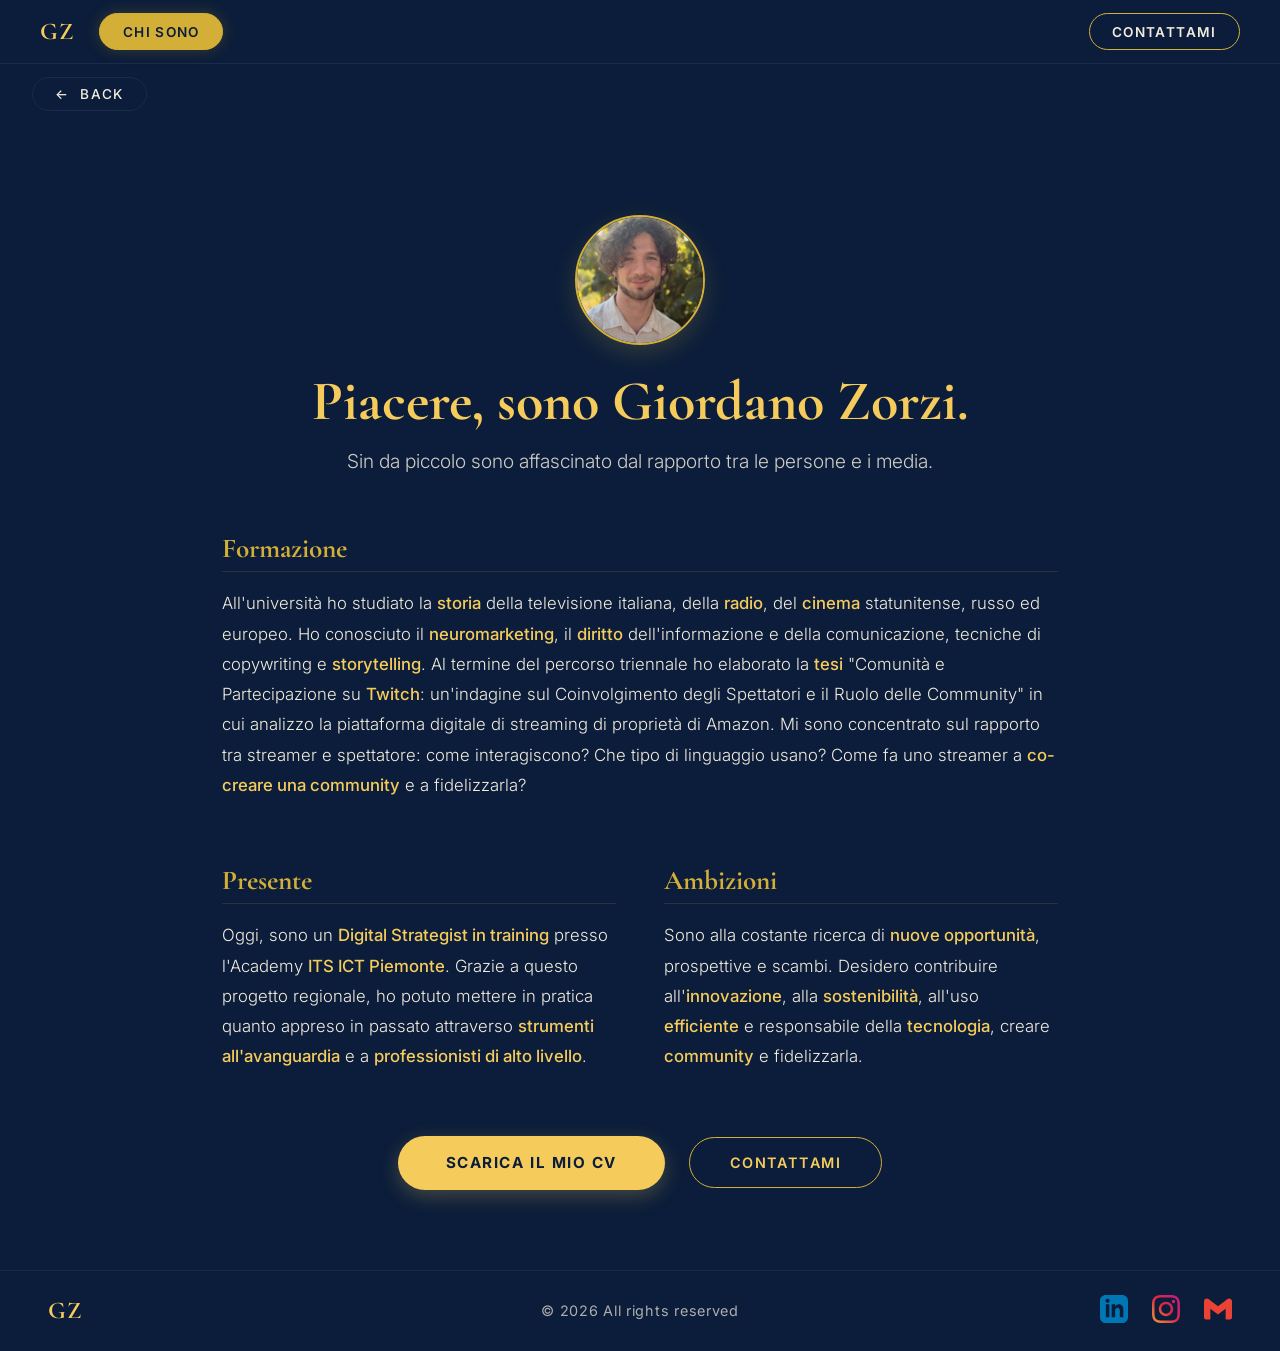
==== chi-sono.html @ e23bce3e "Initial commit" ====
<!DOCTYPE html>
<html lang="it">
<head>
  <meta charset="UTF-8">
  <meta name="viewport" content="width=device-width, initial-scale=1.0">
  <title>Chi Sono — Giordano Zorzi</title>
  <meta name="description" content="Scopri chi è Giordano Zorzi: formazione, presente e ambizioni di un Digital Strategist in training.">
  <meta name="author" content="Giordano Zorzi">
  <link rel="preconnect" href="https://fonts.googleapis.com">
  <link rel="preconnect" href="https://fonts.gstatic.com" crossorigin>
  <link href="https://fonts.googleapis.com/css2?family=Cormorant+Garamond:ital,wght@0,400;0,600;0,700;1,400&family=Inter:wght@300;400;500;600&display=swap" rel="stylesheet">
  <link rel="stylesheet" href="index.css">
  <style>
    /* ===== PAGE-SPECIFIC STYLE ===== */
    .about-hero {
      position: relative;
      width: 100%;
      min-height: 420px;
      display: flex;
      flex-direction: column;
      justify-content: center;
      align-items: center;
      text-align: center;
      padding: 6rem 2rem 3rem 2rem;
      background: #0b1d3a;
      overflow: hidden;
      animation: slideUp 0.6s ease both;
    }
    .about-hero-bg {
      position: absolute;
      inset: 0;
      background: url('Chi Sono/mare.jpg') center/cover no-repeat;
      opacity: 0.45;
      z-index: 1;
    }
    .about-hero-overlay {
      position: absolute;
      inset: 0;
      background: linear-gradient(180deg, rgba(11,29,58,0.3) 0%, var(--bg-night) 100%);
      z-index: 2;
    }
    .about-hero-content {
      position: relative;
      z-index: 3;
      display: flex;
      flex-direction: column;
      align-items: center;
    }
    .about-avatar-container {
      position: relative;
      width: 130px;
      height: 130px;
      border-radius: 50%;
      margin-bottom: 1.5rem;
      border: 2px solid var(--gold-satin);
      box-shadow: 0 8px 24px rgba(212,175,55,0.2);
      overflow: hidden;
    }
    .about-avatar {
      width: 100%;
      height: 100%;
      object-fit: cover;
      transition: transform 0.5s ease, filter 0.5s ease;
      filter: grayscale(20%) contrast(1.05) brightness(95%);
    }
    .about-avatar-container:hover .about-avatar {
      transform: scale(1.08);
      filter: grayscale(0%) contrast(1.1) brightness(100%);
    }
    .about-title {
      font-family: var(--font-serif);
      font-size: clamp(2rem, 5vw, 3.5rem);
      font-weight: 700;
      color: var(--gold-saffron);
      line-height: 1.15;
      margin-bottom: 0.8rem;
    }
    .about-subtitle {
      font-family: var(--font-sans);
      font-size: clamp(0.95rem, 2vw, 1.2rem);
      color: var(--text-eggshell);
      opacity: 0.85;
      max-width: 650px;
      line-height: 1.6;
      font-weight: 300;
    }
    .about-section {
      max-width: 900px;
      margin: 0 auto 4rem auto;
      padding: 0 2rem;
      animation: slideUp 0.6s ease both;
      animation-delay: 0.15s;
    }
    .about-section-title {
      font-family: var(--font-serif);
      font-size: 1.7rem;
      font-weight: 700;
      color: var(--gold-satin);
      margin-bottom: 1rem;
      border-bottom: 1px solid rgba(212,175,55,0.15);
      padding-bottom: 0.4rem;
    }
    .about-text {
      font-family: var(--font-sans);
      font-size: 1.05rem;
      color: var(--text-eggshell);
      line-height: 1.8;
      font-weight: 300;
    }
    .about-text strong {
      color: var(--gold-saffron);
      font-weight: 500;
    }
    .about-grid {
      display: grid;
      grid-template-columns: 1fr 1fr;
      gap: 3rem;
      max-width: 900px;
      margin: 0 auto 4rem auto;
      padding: 0 2rem;
      animation: slideUp 0.6s ease both;
      animation-delay: 0.25s;
    }
    .about-buttons {
      display: flex;
      justify-content: center;
      align-items: center;
      gap: 1.5rem;
      margin: 3rem 0 5rem 0;
      padding: 0 2rem;
      animation: slideUp 0.6s ease both;
      animation-delay: 0.35s;
    }
    .btn-secondary {
      background: transparent;
      color: var(--gold-saffron);
      border: 1px solid var(--gold-satin);
      padding: 1rem 2.5rem;
      font-family: var(--font-sans);
      font-size: 0.9rem;
      font-weight: 600;
      text-transform: uppercase;
      letter-spacing: 0.1em;
      border-radius: 50px;
      cursor: pointer;
      text-decoration: none;
      display: inline-flex;
      align-items: center;
      justify-content: center;
      transition: var(--transition-smooth);
    }
    .btn-secondary:hover {
      background: rgba(212,175,55,0.08);
      border-color: var(--gold-saffron);
      box-shadow: 0 0 15px rgba(212,175,55,0.1);
    }
    .btn-prominent {
      background: var(--gold-saffron);
      color: var(--bg-night);
      border: none;
      padding: 1.1rem 3rem;
      font-family: var(--font-sans);
      font-size: 0.95rem;
      font-weight: 700;
      text-transform: uppercase;
      letter-spacing: 0.1em;
      border-radius: 50px;
      cursor: pointer;
      text-decoration: none;
      display: inline-flex;
      align-items: center;
      justify-content: center;
      transition: var(--transition-smooth);
      box-shadow: 0 6px 20px rgba(245,203,92,0.25);
    }
    .btn-prominent:hover {
      background: #ffffff;
      color: var(--bg-night);
      transform: translateY(-2px);
      box-shadow: 0 10px 25px rgba(255,255,255,0.3);
    }
    
    @media (max-width: 768px) {
      .about-grid {
        grid-template-columns: 1fr;
        gap: 2rem;
      }
      .about-buttons {
        flex-direction: column;
        gap: 1rem;
        width: 100%;
      }
      .btn-prominent, .btn-secondary {
        width: 100%;
      }
    }
  </style>
</head>
<body>

  <!-- ======== NAVBAR ======== -->
  <nav id="navbar">
    <div class="nav-left">
      <a href="index.html" class="nav-logo-text" data-transition>GZ</a>
      <a href="chi-sono.html" class="nav-contact active" data-transition>CHI SONO</a>
    </div>
    <a href="mailto:zorzigiordano@gmail.com" class="nav-contact">CONTATTAMI</a>
  </nav>

  <!-- ======== BACK BUTTON ======== -->
  <a href="index.html" class="back-btn" data-transition>
    <span class="back-arrow">←</span> BACK
  </a>

  <!-- ======== PAGE CONTENT ======== -->
  <div class="page-wrapper">
    
    <!-- HERO -->
    <div class="about-hero">
      <div class="about-hero-bg"></div>
      <div class="about-hero-overlay"></div>
      <div class="about-hero-content">
        <div class="about-avatar-container">
          <img src="Chi Sono/io/IMG_1168.jpg" alt="Giordano Zorzi" class="about-avatar" onerror="this.src='Chi Sono/volto.jpg'">
        </div>
        <h1 class="about-title">Piacere, sono Giordano Zorzi.</h1>
        <p class="about-subtitle">Sin da piccolo sono affascinato dal rapporto tra le persone e i media.</p>
      </div>
    </div>

    <!-- FORMAZIONE -->
    <div class="about-section">
      <h2 class="about-section-title">Formazione</h2>
      <p class="about-text">
        All'università ho studiato la <strong>storia</strong> della televisione italiana, della <strong>radio</strong>, del <strong>cinema</strong> statunitense, russo ed europeo. Ho conosciuto il <strong>neuromarketing</strong>, il <strong>diritto</strong> dell'informazione e della comunicazione, tecniche di copywriting e <strong>storytelling</strong>. Al termine del percorso triennale ho elaborato la <strong>tesi</strong> "Comunità e Partecipazione su <strong>Twitch</strong>: un'indagine sul Coinvolgimento degli Spettatori e il Ruolo delle Community" in cui analizzo la piattaforma digitale di streaming di proprietà di Amazon. Mi sono concentrato sul rapporto tra streamer e spettatore: come interagiscono? Che tipo di linguaggio usano? Come fa uno streamer a <strong>co-creare una community</strong> e a fidelizzarla?
      </p>
    </div>

    <!-- PRESENTE & AMBIZIONI -->
    <div class="about-grid">
      <div>
        <h2 class="about-section-title">Presente</h2>
        <p class="about-text">
          Oggi, sono un <strong>Digital Strategist in training</strong> presso l'Academy <strong>ITS ICT Piemonte</strong>. Grazie a questo progetto regionale, ho potuto mettere in pratica quanto appreso in passato attraverso <strong>strumenti all'avanguardia</strong> e a <strong>professionisti di alto livello</strong>.
        </p>
      </div>
      <div>
        <h2 class="about-section-title">Ambizioni</h2>
        <p class="about-text">
          Sono alla costante ricerca di <strong>nuove opportunità</strong>, prospettive e scambi. Desidero contribuire all'<strong>innovazione</strong>, alla <strong>sostenibilità</strong>, all'uso <strong>efficiente</strong> e responsabile della <strong>tecnologia</strong>, creare <strong>community</strong> e fidelizzarla.
        </p>
      </div>
    </div>

    <!-- CALL TO ACTION BUTTONS -->
    <div class="about-buttons">
      <a href="GZ - Europass.pdf" download="GZ - Europass.pdf" class="btn-prominent">SCARICA IL MIO CV</a>
      <a href="mailto:zorzigiordano@gmail.com" class="btn-secondary">CONTATTAMI</a>
    </div>

  </div>

  <!-- ======== EXPAND OVERLAY (Page Transition) ======== -->
  <div id="expand-overlay" class="expand-overlay"></div>

  <!-- ======== FOOTER ======== -->
  <footer class="site-footer">
    <div class="footer-left">GZ</div>
    <div class="footer-center">© 2026 All rights reserved</div>
    <div class="footer-right" style="gap: 1.5rem; display: flex; align-items: center;">
      <!-- LinkedIn -->
      <a href="https://www.linkedin.com/in/giordano-zorzi-35bb4b272/" target="_blank" style="text-decoration: none;" aria-label="LinkedIn">
        <svg width="28" height="28" viewBox="0 0 24 24" fill="#0077b5"><path d="M19 0h-14c-2.761 0-5 2.239-5 5v14c0 2.761 2.239 5 5 5h14c2.762 0 5-2.239 5-5v-14c0-2.761-2.238-5-5-5zm-11 19h-3v-11h3v11zm-1.5-12.268c-.966 0-1.75-.79-1.75-1.764s.784-1.764 1.75-1.764 1.75.79 1.75 1.764-.783 1.764-1.75 1.764zm13.5 12.268h-3v-5.604c0-3.368-4-3.113-4 0v5.604h-3v-11h3v1.765c1.396-2.586 7-2.777 7 2.476v6.759z"/></svg>
      </a>
      <!-- Instagram -->
      <a href="https://www.instagram.com/rewild_ets/" target="_blank" style="text-decoration: none;" aria-label="Instagram">
        <svg width="28" height="28" viewBox="0 0 24 24">
          <defs>
            <linearGradient id="ig-grad" x1="0%" y1="100%" x2="100%" y2="0%">
              <stop offset="0%" stop-color="#f09433" />
              <stop offset="25%" stop-color="#e6683c" />
              <stop offset="50%" stop-color="#dc2743" />
              <stop offset="75%" stop-color="#cc2366" />
              <stop offset="100%" stop-color="#bc1888" />
            </linearGradient>
          </defs>
          <path fill="url(#ig-grad)" d="M12 2.163c3.204 0 3.584.012 4.85.07 3.252.148 4.771 1.691 4.919 4.919.058 1.265.069 1.645.069 4.849 0 3.205-.012 3.584-.069 4.849-.149 3.225-1.664 4.771-4.919 4.919-1.266.058-1.644.07-4.85.07-3.204 0-3.584-.012-4.849-.07-3.26-.149-4.771-1.699-4.919-4.92-.058-1.265-.07-1.644-.07-4.849 0-3.204.013-3.583.07-4.849.149-3.227 1.664-4.771 4.919-4.919 1.266-.057 1.645-.069 4.849-.069zm0-2.163c-3.259 0-3.667.014-4.947.072-4.358.2-6.78 2.618-6.98 6.98-.059 1.281-.073 1.689-.073 4.948 0 3.259.014 3.668.072 4.948.2 4.358 2.618 6.78 6.98 6.98 1.281.058 1.689.072 4.948.072 3.259 0 3.668-.014 4.948-.072 4.354-.2 6.782-2.618 6.979-6.98.059-1.28.073-1.689.073-4.948 0-3.259-.014-3.667-.072-4.947-.196-4.354-2.617-6.78-6.979-6.98-1.281-.059-1.69-.073-4.949-.073zm0 5.838c-3.403 0-6.162 2.759-6.162 6.162s2.759 6.163 6.162 6.163 6.162-2.759 6.162-6.163c0-3.403-2.759-6.162-6.162-6.162zm0 10.162c-2.209 0-4-1.79-4-4 0-2.209 1.791-4 4-4s4 1.791 4 4c0 2.21-1.791 4-4 4zm6.406-11.845c-.796 0-1.441.645-1.441 1.44s.645 1.44 1.441 1.44c.795 0 1.439-.645 1.439-1.44s-.644-1.44-1.439-1.44z"/></svg>
      </a>
      <!-- Email -->
      <a href="mailto:zorzigiordano@gmail.com" style="text-decoration: none;" aria-label="Email">
        <svg width="28" height="28" viewBox="0 0 24 24" fill="none" xmlns="http://www.w3.org/2000/svg">
          <path d="M24 5.457v13.909c0 .904-.732 1.636-1.636 1.636h-3.819V11.73L12 16.64l-6.545-4.91v9.273H1.636A1.636 1.636 0 0 1 0 19.366V5.457c0-2.023 2.309-3.178 3.927-1.964L5.455 4.64 12 9.548l6.545-4.91 1.528-1.145C21.69 2.28 24 3.434 24 5.457z" fill="#EA4335"/>
        </svg>
      </a>
    </div>
  </footer>

  <!-- ======== Scripts ======== -->
  <script>
    (function () {
      'use strict';
      const overlay = document.getElementById('expand-overlay');
      const TRANSITION_DURATION = 850;

      // Page transition handler
      document.addEventListener('click', function (e) {
        const link = e.target.closest('[data-transition]');
        if (!link) return;
        const href = link.getAttribute('href');
        if (!href || href === '#') return;
        e.preventDefault();
        
        const ox = e.clientX || window.innerWidth / 2;
        const oy = e.clientY || window.innerHeight / 2;
        overlay.style.clipPath = `circle(0px at ${ox}px ${oy}px)`;
        overlay.classList.add('active');
        overlay.offsetHeight;
        overlay.style.clipPath = `circle(200vmax at ${ox}px ${oy}px)`;
        
        setTimeout(function () {
          const isBackBtn = link.classList.contains('back-btn');
          if (isBackBtn && window.history.length > 1 && document.referrer.includes(window.location.hostname)) {
            window.history.back();
          } else {
            window.location.href = href;
          }
        }, TRANSITION_DURATION);
      });
    })();
  </script>
  <!-- Form nascosto per il rilevamento automatico di Netlify Forms -->
  <form name="contact-portfolio" data-netlify="true" netlify-honeypot="bot-field" hidden>
    <input type="text" name="nome" />
    <input type="text" name="occupazione" />
    <input type="text" name="colpito" />
    <textarea name="richiesta"></textarea>
  </form>
  <script src="contact.js"></script>
</body>
</html>
---- index.css ----
/* ================================================
   GIORDANO ZORZI PORTFOLIO
   LUXURY INSTITUTIONAL EDITORIAL — DESIGN SYSTEM
   ================================================ */

/* ---------- Google Fonts ---------- */
@import url('https://fonts.googleapis.com/css2?family=Cormorant+Garamond:ital,wght@0,400;0,500;0,600;0,700;1,400;1,500;1,600&display=swap');
@import url('https://fonts.googleapis.com/css2?family=Inter:wght@300;400;500;600;700&display=swap');

/* ---------- Custom Properties ---------- */
:root {
  --bg-night:      #0b1d3a;
  --bg-jet:        #1a2b4c;
  --text-eggshell: #f2ecdd;
  --gold-satin:    #D4AF37;
  --gold-saffron:  #f5cb5c;
  --sunset-orange: #f76b1c;
  --text-muted:    #aab6d1;
  --error-color:   #ff6b6b;

  --font-sans:  'Inter', sans-serif;
  --font-serif: 'Cormorant Garamond', Georgia, serif;

  --nav-h:     64px;
  --footer-h:  56px;
  --ease-expo: cubic-bezier(0.76, 0, 0.24, 1);
  --ease-smooth: cubic-bezier(0.25, 0.8, 0.25, 1);
  --transition-smooth: all 0.35s var(--ease-smooth);
}

/* ---------- Reset ---------- */
*,
*::before,
*::after {
  margin: 0;
  padding: 0;
  box-sizing: border-box;
}

html, body {
  width: 100%;
  min-height: 100%;
  overflow-x: hidden;
  background: var(--bg-night);
  font-family: var(--font-sans);
  color: var(--text-eggshell);
  -webkit-font-smoothing: antialiased;
  -moz-osx-font-smoothing: grayscale;
  touch-action: manipulation;
}

/* ================================================
   NAVBAR
   ================================================ */
#navbar {
  position: fixed;
  top: 0;
  left: 0;
  right: 0;
  height: var(--nav-h);
  display: flex;
  justify-content: space-between;
  align-items: center;
  padding: 0 2.5rem;
  z-index: 250;
  background: var(--bg-night);
  border-bottom: 1px solid var(--bg-jet);
}

.nav-left {
  display: flex;
  align-items: center;
  gap: 1.5rem;
}

/* Logo Text */
.nav-logo-text {
  font-family: var(--font-serif);
  font-size: 1.5rem;
  font-weight: 700;
  color: var(--gold-saffron);
  cursor: pointer;
  letter-spacing: 0.05em;
  text-decoration: none;
  transition: var(--transition-smooth);
}

.nav-logo-text:hover {
  text-shadow: 0 0 12px rgba(245, 203, 92, 0.3);
}

/* Pill-style nav buttons */
.nav-contact {
  border-radius: 20px;
  display: flex;
  align-items: center;
  justify-content: center;
  font-family: var(--font-sans);
  font-size: 0.85rem;
  font-weight: 600;
  text-transform: uppercase;
  letter-spacing: 0.1em;
  color: var(--text-eggshell);
  text-decoration: none;
  background: transparent;
  border: 1px solid var(--gold-satin);
  padding: 0.6rem 1.4rem;
  cursor: pointer;
  transition: var(--transition-smooth);
}

.nav-contact:hover,
.nav-contact.active {
  background: var(--gold-satin);
  color: var(--bg-night);
  border-color: var(--gold-satin);
  box-shadow: 0 0 15px rgba(205, 156, 32, 0.25);
}

/* ================================================
   MAIN STAGE — Background Gradient
   ================================================ */
#main-stage {
  position: relative;
  width: 100%;
  min-height: 100vh;
  padding: 0;
  z-index: 1;
  background: linear-gradient(135deg, #0b1d3a 0%, #1a2b4c 55%, #f76b1c 85%, #f5cb5c 100%);
  overflow: hidden;
}

/* ================================================
   MANIFESTO (Top section, under navbar)
   ================================================ */
.manifesto-section {
  padding-top: calc(var(--nav-h) + 4rem);
  padding-bottom: 3rem;
  text-align: center;
  position: relative;
  z-index: 4;
}

.manifesto-title {
  font-family: var(--font-serif);
  font-size: clamp(2.2rem, 5vw, 4.5rem);
  font-weight: 700;
  line-height: 1.1;
  color: #ffffff;
  margin-bottom: 0.5rem;
}

.manifesto-subtitle {
  font-family: var(--font-sans);
  font-size: clamp(0.95rem, 2vw, 1.25rem);
  font-weight: 400;
  line-height: 1.4;
  color: #ffffff;
  opacity: 0.85;
  max-width: 680px;
  margin: 0.5rem auto 0 auto;
}

/* ================================================
   QUADRANTS — 2×2 Full-Viewport Grid
   ================================================ */
.quadrant-grid {
  display: grid;
  grid-template-columns: 1fr 1fr;
  grid-template-rows: 1fr 1fr;
  min-height: calc(100vh - var(--nav-h) - 160px);
  position: relative;
}

.quadrant {
  position: relative;
  display: flex;
  flex-direction: column;
  justify-content: center;
  align-items: center;
  padding: 3.5rem;
  cursor: pointer;
  z-index: 2;
  opacity: 0.8;
  text-decoration: none;
  color: inherit;
  transition: var(--transition-smooth);
  border: none;
}

.quadrant:hover {
  opacity: 1;
}

.q-title {
  font-family: var(--font-serif);
  font-weight: 700;
  font-size: 2.2rem;
  color: var(--text-eggshell);
  text-transform: uppercase;
  letter-spacing: 0.08em;
  line-height: 1.2;
  text-align: center;
  transition: var(--transition-smooth);
}

.quadrant:hover .q-title {
  color: var(--gold-saffron);
}

.q-provocative {
  font-family: var(--font-sans);
  font-size: 1.1rem;
  font-weight: 400;
  color: var(--text-muted);
  max-height: 120px;
  overflow: hidden;
  line-height: 1.5;
  margin-top: 0.8rem;
  text-align: center;
  transition: var(--transition-smooth);
}

.quadrant:hover .q-provocative {
  color: var(--text-eggshell);
}

/* ================================================
   PRE-FOOTER / VALUE SECTION
   ================================================ */
.pre-footer {
  padding: 8rem 2rem;
  background: transparent;
  text-align: center;
  display: flex;
  flex-direction: column;
  align-items: center;
  justify-content: center;
  position: relative;
}

.pre-footer::before {
  content: '';
  position: absolute;
  top: -200px;
  right: -200px;
  width: 700px;
  height: 700px;
  background: radial-gradient(circle, rgba(245, 203, 92, 0.3) 0%, rgba(247, 107, 28, 0.2) 40%, transparent 70%);
  border-radius: 50%;
  pointer-events: none;
  z-index: 0;
}

.pre-footer-text {
  font-family: var(--font-sans);
  font-size: clamp(1.2rem, 3vw, 1.8rem);
  font-weight: 400;
  color: var(--text-eggshell);
  max-width: 800px;
  line-height: 1.6;
  margin-bottom: 2.5rem;
  position: relative;
  z-index: 1;
}

/* ================================================
   BUTTONS
   ================================================ */
.btn-primary {
  background: var(--gold-saffron);
  color: var(--bg-night);
  border: none;
  padding: 1.2rem 3rem;
  font-family: var(--font-sans);
  font-size: 1rem;
  font-weight: 700;
  text-transform: uppercase;
  letter-spacing: 0.1em;
  border-radius: 50px;
  cursor: pointer;
  position: relative;
  z-index: 1;
  text-decoration: none;
  display: inline-flex;
  align-items: center;
  justify-content: center;
  transition: var(--transition-smooth);
}

.btn-primary:hover {
  background: var(--gold-satin);
  color: var(--bg-night);
  box-shadow: 0 5px 20px rgba(205, 156, 32, 0.4);
}

/* Back button (for sub-pages) */
.back-btn {
  position: fixed;
  top: calc(var(--nav-h) + 0.8rem);
  left: 2rem;
  background: none;
  border: 1px solid var(--bg-jet);
  color: var(--text-eggshell);
  font-family: var(--font-sans);
  font-size: 0.85rem;
  font-weight: 500;
  padding: 0.5rem 1.4rem;
  border-radius: 20px;
  cursor: pointer;
  z-index: 210;
  letter-spacing: 0.12em;
  text-transform: uppercase;
  text-decoration: none;
  transition: var(--transition-smooth);
}

.back-btn:hover {
  border-color: var(--gold-satin);
  color: var(--gold-satin);
  background: rgba(205, 156, 32, 0.08);
}

.back-arrow {
  margin-right: 0.3rem;
}

/* ================================================
   EXPAND OVERLAY (Page Transition)
   ================================================ */
.expand-overlay {
  position: fixed;
  inset: 0;
  z-index: 9999;
  pointer-events: none;
  background: var(--bg-night);
  clip-path: circle(0px at 50% 50%);
  transition: clip-path 0.85s var(--ease-expo);
}

.expand-overlay.active {
  pointer-events: all;
}

/* ================================================
   FOOTER
   ================================================ */
.site-footer {
  width: 100%;
  background: var(--bg-night);
  border-top: 1px solid rgba(255, 255, 255, 0.05);
  padding: 1.5rem 3rem;
  display: grid;
  grid-template-columns: 1fr auto 1fr;
  align-items: center;
  font-family: var(--font-sans);
  color: var(--text-eggshell);
}

.footer-left {
  font-size: 1.5rem;
  font-family: var(--font-serif);
  font-weight: 700;
  letter-spacing: 0.05em;
  color: var(--gold-saffron);
}

.footer-center {
  font-size: 0.9rem;
  letter-spacing: 0.05em;
  opacity: 0.7;
  text-align: center;
}

.footer-right {
  display: flex;
  gap: 1.2rem;
  align-items: center;
  justify-content: flex-end;
}

.social-icon {
  width: 28px;
  height: 28px;
  filter: grayscale(100%) brightness(200%);
  transition: var(--transition-smooth);
}

.footer-right a:hover .social-icon {
  filter: sepia(100%) hue-rotate(15deg) saturate(300%) brightness(1.2);
}

/* ================================================
   SUB-PAGE LAYOUT (Projects, Contacts, Chi Sono)
   ================================================ */
.page-wrapper {
  min-height: 100vh;
  background: var(--bg-night);
  padding-top: calc(var(--nav-h) + 3rem);
}

/* ================================================
   CONTACT PAGE
   ================================================ */
.contact-content {
  max-width: 560px;
  margin: 0 auto;
  text-align: center;
  padding: 4rem 2rem;
  animation: slideUp 0.6s ease both;
}

.contact-title {
  font-family: var(--font-serif);
  font-weight: 700;
  font-size: clamp(2.5rem, 7vw, 4.5rem);
  margin-bottom: 2.5rem;
  color: var(--gold-saffron);
}

.contact-form {
  display: flex;
  flex-direction: column;
  gap: 1.5rem;
  text-align: left;
}

.form-group {
  display: flex;
  flex-direction: column;
  gap: 0.5rem;
  position: relative;
}

.form-group label {
  font-family: var(--font-sans);
  font-size: 0.85rem;
  font-weight: 600;
  color: var(--gold-satin);
  text-transform: uppercase;
  letter-spacing: 0.08em;
}

.form-group input,
.form-group select,
.form-group textarea {
  width: 100%;
  padding: 0.9rem 1rem;
  background: var(--bg-jet);
  border: 1px solid rgba(255, 255, 255, 0.1);
  border-radius: 20px;
  font-family: var(--font-sans);
  font-size: 1rem;
  color: var(--text-eggshell);
  outline: none;
  min-height: 48px;
  transition: var(--transition-smooth);
}

.form-group textarea {
  min-height: 120px;
  resize: vertical;
}

.form-group select {
  appearance: none;
  background-image: url("data:image/svg+xml;charset=UTF-8,%3Csvg xmlns='http://www.w3.org/2000/svg' viewBox='0 0 24 24' fill='none' stroke='%23f5cb5c' stroke-width='2' stroke-linecap='round' stroke-linejoin='round'%3E%3Cpolyline points='6 9 12 15 18 9'%3E%3C/polyline%3E%3C/svg%3E");
  background-repeat: no-repeat;
  background-position: right 1.2rem center;
  background-size: 1rem;
  padding-right: 3rem;
}

.form-group select option {
  background: var(--bg-night);
  color: var(--text-eggshell);
}

.form-group input:focus,
.form-group select:focus,
.form-group textarea:focus {
  border-color: var(--gold-satin);
  box-shadow: inset 0 0 5px rgba(205, 156, 32, 0.2);
}

.form-group.has-error input,
.form-group.has-error select,
.form-group.has-error textarea {
  border-color: var(--error-color);
  box-shadow: 0 0 10px rgba(255, 107, 107, 0.15);
}

.error-message {
  font-size: 0.75rem;
  color: var(--error-color);
  margin-top: 0.2rem;
  opacity: 0;
  transition: opacity 0.3s ease;
}

.form-group.has-error .error-message {
  opacity: 1;
}

.btn-submit {
  width: 100%;
  margin-top: 0.5rem;
}

.btn-submit:disabled,
.btn-primary:disabled {
  background: #334460;
  color: #7788a0;
  box-shadow: none;
  cursor: not-allowed;
  pointer-events: none;
}

/* Success Overlay (Post-submission) */
.success-overlay {
  display: flex;
  flex-direction: column;
  align-items: center;
  justify-content: center;
  gap: 1.5rem;
  text-align: center;
  padding: 2rem;
  position: absolute;
  top: 0;
  left: 0;
  width: 100%;
  height: 100%;
  background-color: var(--bg-night);
  opacity: 0;
  pointer-events: none;
  transition: opacity 0.5s ease;
  z-index: 10;
}

.success-overlay.active {
  opacity: 1;
  pointer-events: all;
}

.success-overlay h3 {
  font-family: var(--font-serif);
  font-size: 2.2rem;
  color: var(--gold-saffron);
}

.success-overlay p {
  font-size: 1rem;
  color: var(--text-muted);
  max-width: 350px;
  line-height: 1.6;
}

/* ================================================
   PROJECT PAGE LAYOUT
   ================================================ */
.project-content {
  max-width: 720px;
  margin: 0 auto;
  padding: 4rem 2rem;
}

.project-header {
  margin-bottom: 3.5rem;
  animation: slideUp 0.6s ease both;
}

.project-title {
  font-family: var(--font-serif);
  font-weight: 700;
  font-size: clamp(2.4rem, 6vw, 4rem);
  line-height: 1.05;
  margin-bottom: 1.2rem;
  color: var(--gold-saffron);
}

.project-tagline {
  font-family: var(--font-sans);
  font-size: 1.1rem;
  font-style: italic;
  color: var(--text-muted);
  line-height: 1.7;
  border-left: 2px solid var(--gold-satin);
  padding-left: 1.2rem;
}

.project-section {
  margin-bottom: 3rem;
  animation: slideUp 0.6s ease both;
}

.project-section:nth-child(2) { animation-delay: 0.15s; }
.project-section:nth-child(3) { animation-delay: 0.30s; }
.project-section:nth-child(4) { animation-delay: 0.45s; }

.project-section h2 {
  font-family: var(--font-sans);
  font-size: 0.85rem;
  font-weight: 600;
  text-transform: uppercase;
  letter-spacing: 0.25em;
  color: var(--gold-satin);
  margin-bottom: 1rem;
}

.project-section p {
  font-family: var(--font-sans);
  font-size: 1.1rem;
  font-weight: 400;
  line-height: 1.9;
  color: var(--text-eggshell);
}

/* Placeholder state for project pages */
.project-placeholder {
  display: flex;
  flex-direction: column;
  align-items: center;
  justify-content: center;
  min-height: 40vh;
  text-align: center;
  gap: 1.5rem;
  animation: slideUp 0.6s ease both;
}

.project-placeholder p {
  font-family: var(--font-sans);
  font-size: 1.1rem;
  color: var(--text-muted);
  line-height: 1.6;
}

/* ================================================
   CHI SONO PAGE
   ================================================ */
.about-content {
  max-width: 720px;
  margin: 0 auto;
  padding: 4rem 2rem;
  animation: slideUp 0.6s ease both;
}

.about-content h1 {
  font-family: var(--font-serif);
  font-weight: 700;
  font-size: clamp(2.4rem, 6vw, 4rem);
  color: var(--gold-saffron);
  margin-bottom: 2rem;
  text-align: center;
}

.about-content p {
  font-family: var(--font-sans);
  font-size: 1.15rem;
  line-height: 1.9;
  color: var(--text-eggshell);
  margin-bottom: 1.5rem;
}

/* ================================================
   ANIMATIONS
   ================================================ */
@keyframes slideUp {
  from {
    opacity: 0;
    transform: translateY(24px);
  }
  to {
    opacity: 1;
    transform: translateY(0);
  }
}

/* ================================================
   RESPONSIVE — Tablet
   ================================================ */
@media (max-width: 900px) {
  .q-title {
    font-size: 1.35rem;
  }

  .q-provocative {
    font-size: 0.85rem;
  }

  .manifesto-section {
    padding-top: calc(var(--nav-h) + 2.5rem);
    padding-bottom: 2rem;
  }
}

/* ================================================
   RESPONSIVE — Mobile
   ================================================ */
@media (max-width: 600px) {
  #navbar {
    padding: 0 1.2rem;
  }

  .nav-contact {
    font-size: 0.7rem;
    padding: 0.5rem 1rem;
  }

  .nav-logo-text {
    font-size: 1.3rem;
  }

  .quadrant-grid {
    grid-template-columns: 1fr;
    grid-template-rows: auto;
    min-height: auto;
  }

  .quadrant {
    padding: 2.5rem 1.5rem;
    opacity: 0.9;
  }

  .q-title {
    font-size: 1.4rem;
  }

  .q-provocative {
    font-size: 1rem;
    line-height: 1.4;
  }

  .manifesto-title {
    font-size: clamp(1.8rem, 8vw, 2.8rem);
  }

  .manifesto-subtitle {
    font-size: clamp(0.9rem, 4vw, 1.2rem);
  }

  .pre-footer {
    padding: 5rem 1.5rem;
  }

  .pre-footer-text {
    font-size: 1.1rem;
  }

  .site-footer {
    grid-template-columns: 1fr;
    gap: 1rem;
    text-align: center;
    padding: 1.5rem;
  }

  .footer-right {
    justify-content: center;
  }

  .back-btn {
    font-size: 0.75rem;
    padding: 0.4rem 0.9rem;
  }

  .contact-content {
    padding: 2rem 1rem;
  }

  .project-content,
  .about-content {
    padding: 2rem 1rem;
  }
}

/* ================================================
   CASE STUDY: EDITORIAL LAYOUT
   ================================================ */
.case-study-wrapper {
  max-width: 1200px;
  margin: 0 auto;
  padding: 0 2rem;
}

.case-intro {
  display: grid;
  grid-template-columns: 1fr 1fr;
  gap: 4rem;
  margin-bottom: 6rem;
}

.case-intro-block h3 {
  font-family: monospace;
  color: var(--gold-satin);
  font-size: 1rem;
  margin-bottom: 1rem;
  letter-spacing: 0.1em;
}

.case-intro-block p {
  font-size: 1.15rem;
  line-height: 1.8;
  color: var(--text-eggshell);
}

/* ================================================
   CASE STUDY: STICKY SCROLL SECTION
   ================================================ */
.sticky-section {
  display: flex;
  gap: 4rem;
  margin-bottom: 8rem;
  align-items: flex-start;
}

.sticky-text {
  flex: 1;
  position: sticky;
  top: 120px; /* Offset below navbar */
  padding-bottom: 2rem;
}

.sticky-text h2 {
  font-family: var(--font-serif);
  font-size: 2.5rem;
  color: var(--gold-saffron);
  margin-bottom: 1.5rem;
}

.sticky-text p {
  font-size: 1.1rem;
  line-height: 1.8;
  color: var(--text-muted);
  margin-bottom: 1.5rem;
}

.sticky-visuals {
  flex: 1.5;
  display: flex;
  flex-direction: column;
  gap: 4rem;
}

.showcase-img {
  width: 100%;
  max-width: 360px;
  margin: 0 auto;
  border-radius: 12px;
  box-shadow: 0 10px 30px rgba(0,0,0,0.3);
  position: relative;
}

/* ================================================
   CASE STUDY: SMARTPHONE MOCKUP (Device Framing)
   ================================================ */
.device-container {
  display: flex;
  justify-content: center;
  gap: 3rem;
  margin-bottom: 6rem;
}

.smartphone-frame {
  width: 300px;
  height: 600px;
  background-color: #000;
  border-radius: 40px;
  padding: 10px;
  box-shadow: 0 20px 40px rgba(0,0,0,0.5), inset 0 0 0 2px #444;
  position: relative;
}

.smartphone-notch {
  position: absolute;
  top: 10px;
  left: 50%;
  transform: translateX(-50%);
  width: 120px;
  height: 25px;
  background-color: #000;
  border-bottom-left-radius: 15px;
  border-bottom-right-radius: 15px;
  z-index: 10;
}

.smartphone-screen {
  width: 100%;
  height: 100%;
  border-radius: 30px;
  overflow: hidden;
  position: relative;
  background-color: var(--bg-jet);
}

.smartphone-screen img {
  width: 100%;
  height: 100%;
  object-fit: cover;
  object-position: top;
}

/* ================================================
   CASE STUDY: HOVER ANNOTATIONS
   ================================================ */
.annotation {
  position: absolute;
  width: 24px;
  height: 24px;
  background-color: var(--gold-saffron);
  border-radius: 50%;
  cursor: pointer;
  box-shadow: 0 0 0 0 rgba(245, 203, 92, 0.7);
  animation: pulse 2s infinite;
  z-index: 20;
}

.annotation:hover {
  animation: none;
}

@keyframes pulse {
  0% { transform: scale(0.95); box-shadow: 0 0 0 0 rgba(245, 203, 92, 0.7); }
  70% { transform: scale(1); box-shadow: 0 0 0 10px rgba(245, 203, 92, 0); }
  100% { transform: scale(0.95); box-shadow: 0 0 0 0 rgba(245, 203, 92, 0); }
}

.annotation-tooltip {
  position: absolute;
  bottom: 35px;
  left: 50%;
  transform: translateX(-50%) translateY(10px);
  background-color: var(--bg-night);
  color: var(--text-eggshell);
  padding: 0.8rem 1.2rem;
  border-radius: 8px;
  border: 1px solid var(--gold-satin);
  font-size: 0.9rem;
  width: max-content;
  max-width: 250px;
  opacity: 0;
  visibility: hidden;
  transition: all 0.3s ease;
  z-index: 21;
}

.annotation:hover .annotation-tooltip {
  opacity: 1;
  visibility: visible;
  transform: translateX(-50%) translateY(0);
}

/* ================================================
   CASE STUDY: METRICS BOX
   ================================================ */
.metrics-section {
  text-align: center;
  margin: 6rem 0;
  padding: 4rem 2rem;
  background: rgba(34, 55, 97, 0.3);
  border-radius: 20px;
  border: 1px solid rgba(255, 255, 255, 0.05);
}

.metrics-grid {
  display: flex;
  justify-content: center;
  gap: 5rem;
  margin-top: 3rem;
}

.metric-card {
  display: flex;
  flex-direction: column;
  align-items: center;
}

.metric-value {
  font-family: var(--font-serif);
  font-size: 5rem;
  font-weight: 700;
  color: var(--gold-saffron);
  line-height: 1;
  margin-bottom: 0.5rem;
}

.metric-label {
  font-family: monospace;
  font-size: 1rem;
  color: var(--text-muted);
  letter-spacing: 0.1em;
  text-transform: uppercase;
}

@media (max-width: 900px) {
  .case-intro { grid-template-columns: 1fr; gap: 2rem; }
  .sticky-section { flex-direction: column; }
  .sticky-text { position: static; }
  .device-container { flex-direction: column; align-items: center; }
  .metrics-grid { flex-direction: column; gap: 3rem; }
}

/* ================================================
   Reduced Motion
   ================================================ */
@media (prefers-reduced-motion: reduce) {
  *,
  *::before,
  *::after {
    animation-duration: 0.01ms !important;
    transition-duration: 0.01ms !important;
  }
}
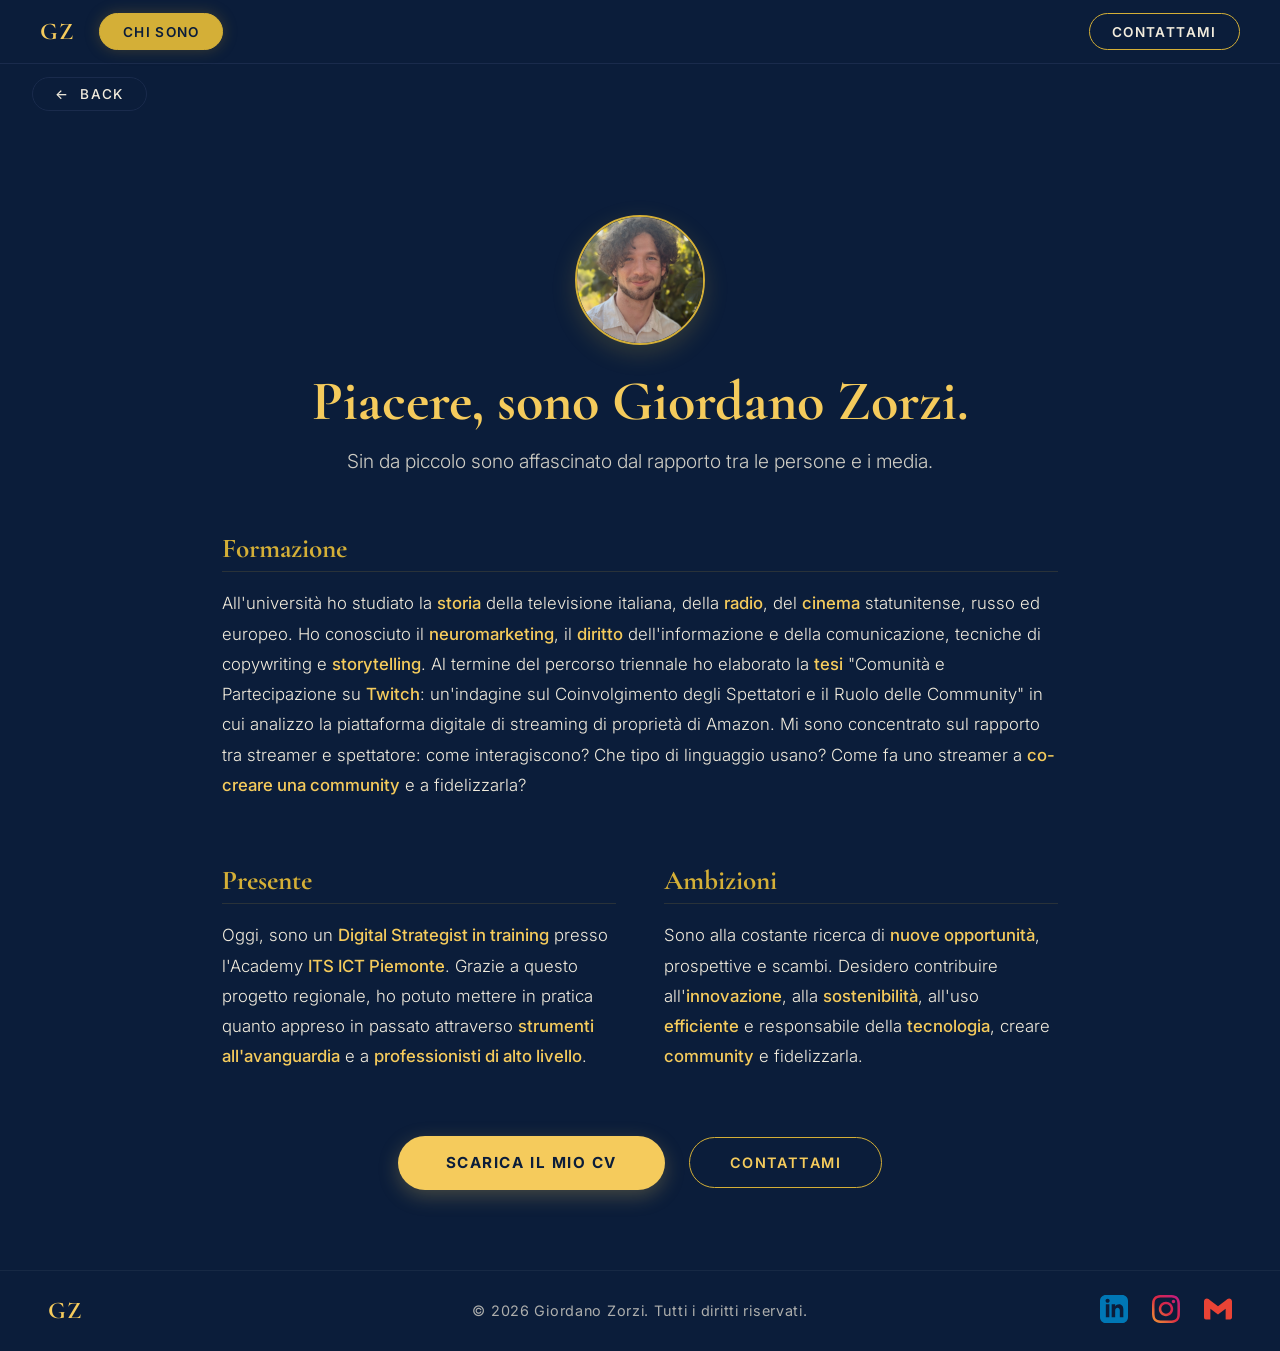
==== commit 0f80fe1e: "Total site consistency review: navbar, footer, bak files cleanup" ====
--- a/chi-sono.html
+++ b/chi-sono.html
@@ -254,7 +254,7 @@
 
     <!-- CALL TO ACTION BUTTONS -->
     <div class="about-buttons">
-      <a href="GZ - Europass.pdf" download="GZ - Europass.pdf" class="btn-prominent">SCARICA IL MIO CV</a>
+      <a href="https://drive.google.com/file/d/1eJs6i7PUg0HR-qGbmHHskhm-WXSG8vw9/view?usp=drive_link" target="_blank" class="btn-prominent">SCARICA IL MIO CV</a>
       <a href="mailto:zorzigiordano@gmail.com" class="btn-secondary">CONTATTAMI</a>
     </div>
 
@@ -266,10 +266,10 @@
   <!-- ======== FOOTER ======== -->
   <footer class="site-footer">
     <div class="footer-left">GZ</div>
-    <div class="footer-center">© 2026 All rights reserved</div>
+    <div class="footer-center">© 2026 Giordano Zorzi. Tutti i diritti riservati.</div>
     <div class="footer-right" style="gap: 1.5rem; display: flex; align-items: center;">
       <!-- LinkedIn -->
-      <a href="https://www.linkedin.com/in/giordano-zorzi-35bb4b272/" target="_blank" style="text-decoration: none;" aria-label="LinkedIn">
+      <a href="https://www.linkedin.com/in/giordano-zorzi" target="_blank" style="text-decoration: none;" aria-label="LinkedIn">
         <svg width="28" height="28" viewBox="0 0 24 24" fill="#0077b5"><path d="M19 0h-14c-2.761 0-5 2.239-5 5v14c0 2.761 2.239 5 5 5h14c2.762 0 5-2.239 5-5v-14c0-2.761-2.238-5-5-5zm-11 19h-3v-11h3v11zm-1.5-12.268c-.966 0-1.75-.79-1.75-1.764s.784-1.764 1.75-1.764 1.75.79 1.75 1.764-.783 1.764-1.75 1.764zm13.5 12.268h-3v-5.604c0-3.368-4-3.113-4 0v5.604h-3v-11h3v1.765c1.396-2.586 7-2.777 7 2.476v6.759z"/></svg>
       </a>
       <!-- Instagram -->
@@ -331,6 +331,7 @@
   <!-- Form nascosto per il rilevamento automatico di Netlify Forms -->
   <form name="contact-portfolio" data-netlify="true" netlify-honeypot="bot-field" hidden>
     <input type="text" name="nome" />
+    <input type="email" name="email" />
     <input type="text" name="occupazione" />
     <input type="text" name="colpito" />
     <textarea name="richiesta"></textarea>
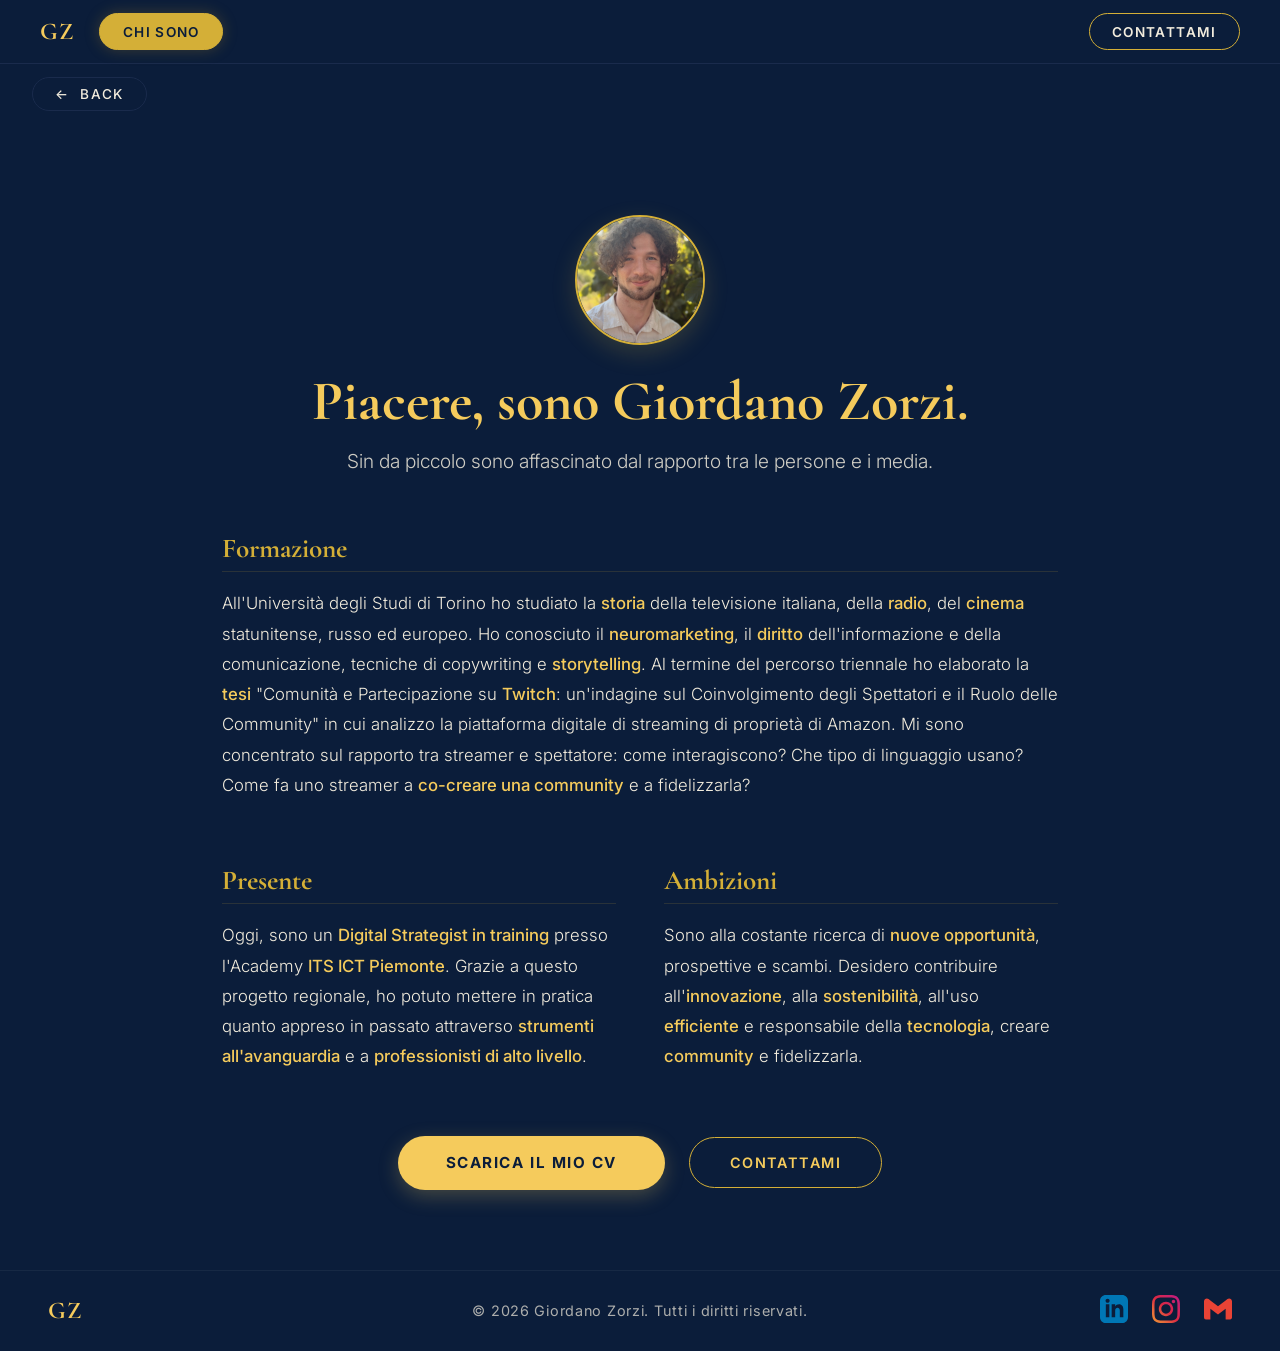
==== commit 88f4bb25: "Update University name in chi-sono page to Universita degli Studi di Torino" ====
--- a/chi-sono.html
+++ b/chi-sono.html
@@ -232,7 +232,7 @@
     <div class="about-section">
       <h2 class="about-section-title">Formazione</h2>
       <p class="about-text">
-        All'università ho studiato la <strong>storia</strong> della televisione italiana, della <strong>radio</strong>, del <strong>cinema</strong> statunitense, russo ed europeo. Ho conosciuto il <strong>neuromarketing</strong>, il <strong>diritto</strong> dell'informazione e della comunicazione, tecniche di copywriting e <strong>storytelling</strong>. Al termine del percorso triennale ho elaborato la <strong>tesi</strong> "Comunità e Partecipazione su <strong>Twitch</strong>: un'indagine sul Coinvolgimento degli Spettatori e il Ruolo delle Community" in cui analizzo la piattaforma digitale di streaming di proprietà di Amazon. Mi sono concentrato sul rapporto tra streamer e spettatore: come interagiscono? Che tipo di linguaggio usano? Come fa uno streamer a <strong>co-creare una community</strong> e a fidelizzarla?
+        All'Università degli Studi di Torino ho studiato la <strong>storia</strong> della televisione italiana, della <strong>radio</strong>, del <strong>cinema</strong> statunitense, russo ed europeo. Ho conosciuto il <strong>neuromarketing</strong>, il <strong>diritto</strong> dell'informazione e della comunicazione, tecniche di copywriting e <strong>storytelling</strong>. Al termine del percorso triennale ho elaborato la <strong>tesi</strong> "Comunità e Partecipazione su <strong>Twitch</strong>: un'indagine sul Coinvolgimento degli Spettatori e il Ruolo delle Community" in cui analizzo la piattaforma digitale di streaming di proprietà di Amazon. Mi sono concentrato sul rapporto tra streamer e spettatore: come interagiscono? Che tipo di linguaggio usano? Come fa uno streamer a <strong>co-creare una community</strong> e a fidelizzarla?
       </p>
     </div>
 
